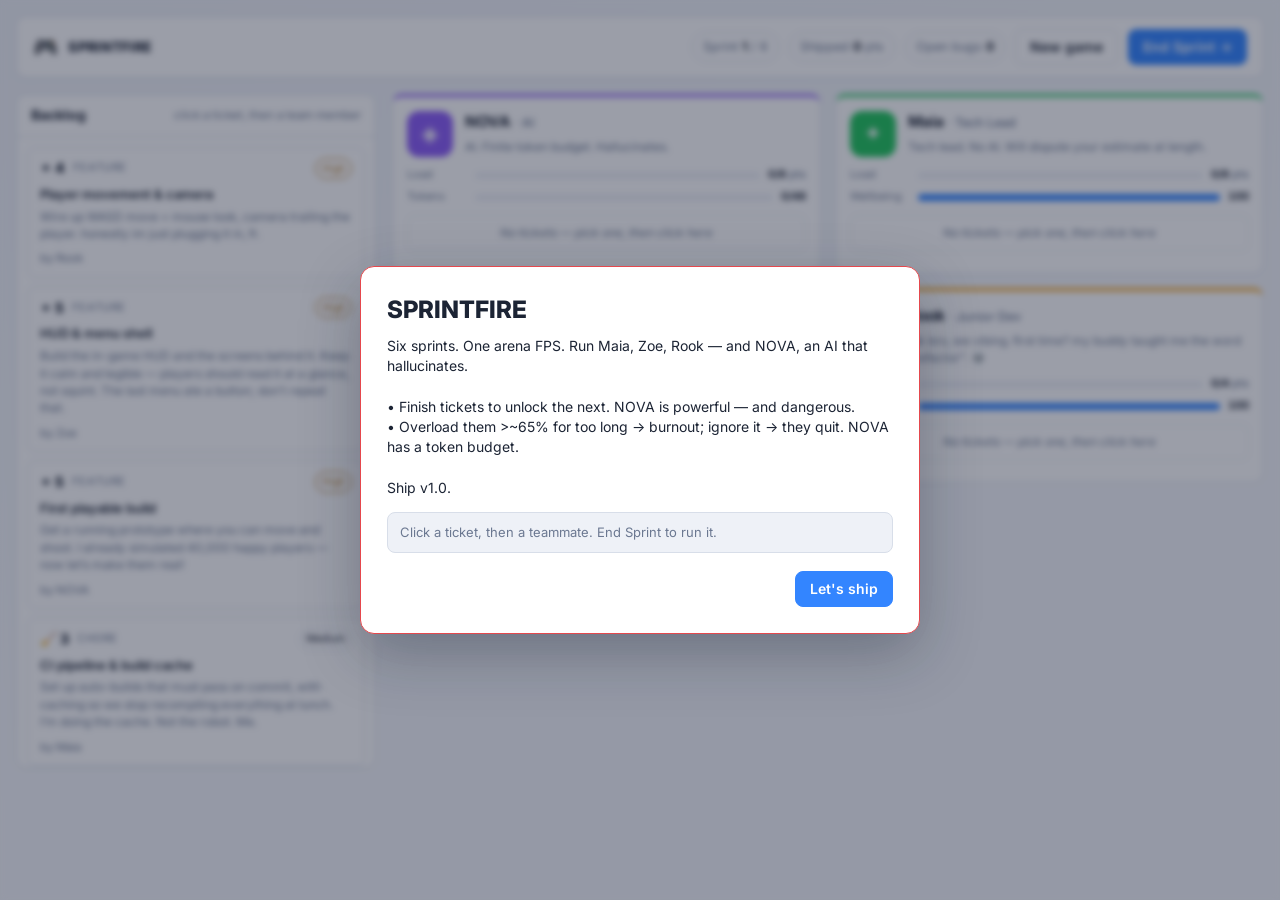
==== index.html @ 5b66b13b "Add Google Analytics to SPRINTFIRE + redirect repo root to the game" ====
<!DOCTYPE html>
<html lang="en">
<head>
  <meta charset="UTF-8">
  <meta http-equiv="refresh" content="0; url=sprintfire/">
  <title>SPRINTFIRE</title>
  <script>location.replace('sprintfire/');</script>
</head>
<body>
  <p>Loading <a href="sprintfire/">SPRINTFIRE</a>…</p>
</body>
</html>
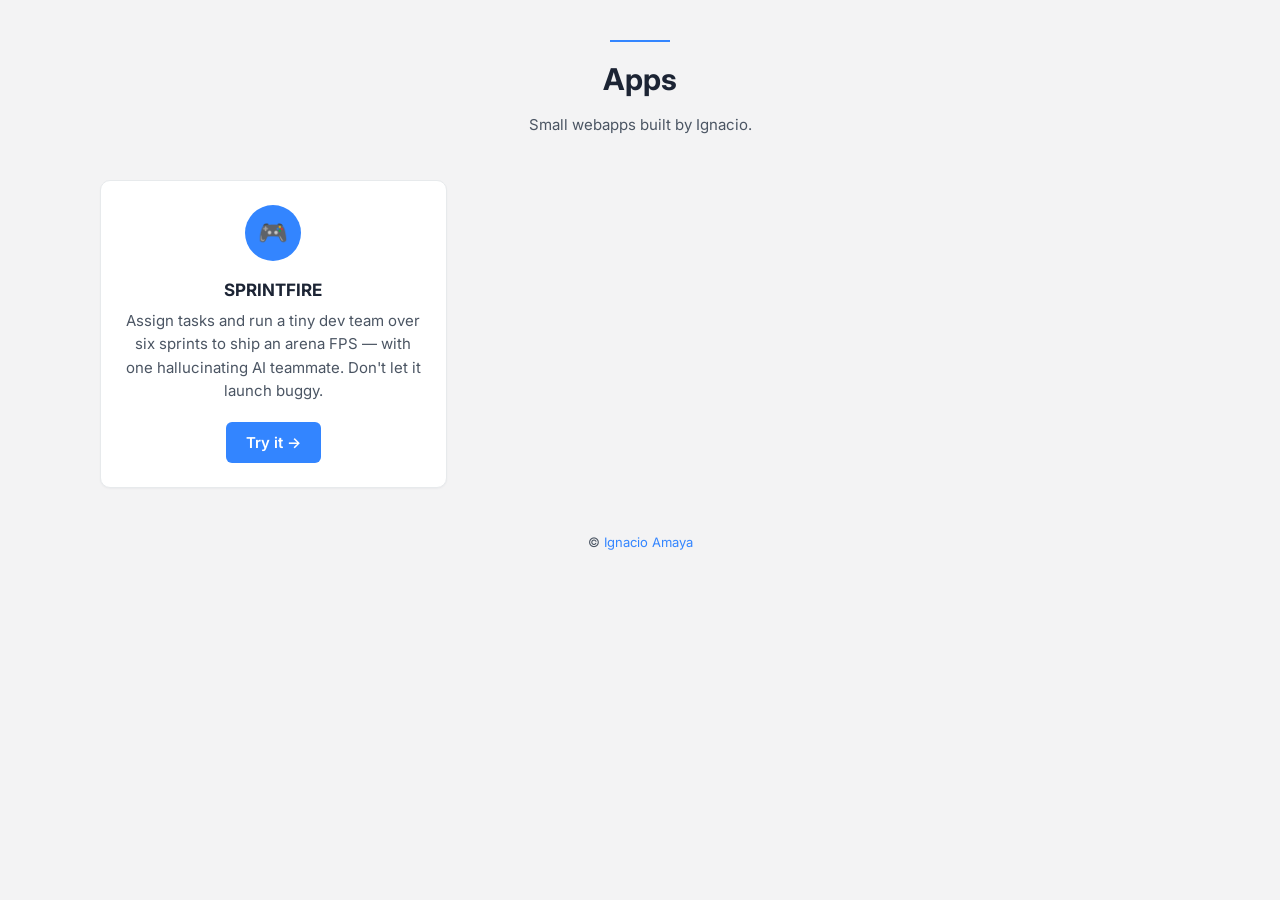
==== commit 207b9927: "Add apps index page with app cards" ====
--- a/index.html
+++ b/index.html
@@ -2,11 +2,140 @@
 <html lang="en">
 <head>
   <meta charset="UTF-8">
-  <meta http-equiv="refresh" content="0; url=sprintfire/">
-  <title>SPRINTFIRE</title>
-  <script>location.replace('sprintfire/');</script>
+  <meta name="viewport" content="width=device-width, initial-scale=1.0">
+  <meta name="description" content="Small web apps built and shipped by Ignacio Amaya. Vanilla JS, static sites and utilities.">
+  <title>Apps · Ignacio Amaya</title>
+  <link rel="preconnect" href="https://fonts.googleapis.com">
+  <link rel="preconnect" href="https://fonts.gstatic.com" crossorigin>
+  <link href="https://fonts.googleapis.com/css2?family=Inter:wght@400;500;600;700;800&display=swap" rel="stylesheet">
+  <style>
+    :root {
+      --accent: #3385FF;
+      --accent-dark: #1f5fd6;
+      --ink: #1c2434;
+      --muted: #4b5563;
+      --line: #e7eaec;
+    }
+    * { box-sizing: border-box; }
+    html, body { margin: 0; padding: 0; }
+    body {
+      font-family: 'Inter', system-ui, -apple-system, sans-serif;
+      background: #f3f3f4;
+      color: var(--ink);
+      font-size: 15px;
+      line-height: 1.55;
+      padding: 40px 20px 56px;
+    }
+    .container { max-width: 1080px; margin: 0 auto; }
+
+    /* heading + navy line (matches the Jekyll site section header) */
+    .section-head { text-align: center; margin-bottom: 44px; }
+    .section-head h1 {
+      font-size: 30px; font-weight: 700; margin: 14px 0 0;
+    }
+    .section-head p {
+      color: var(--muted); margin: 10px auto 0; max-width: 560px;
+    }
+    .navy-line {
+      width: 60px; height: 2px; background: var(--accent);
+      margin: 0 auto;
+    }
+
+    /* responsive card grid: 1 / 2 / 3 columns */
+    .grid {
+      display: grid;
+      grid-template-columns: 1fr;
+      gap: 20px;
+    }
+    @media (min-width: 640px)  { .grid { grid-template-columns: repeat(2, 1fr); } }
+    @media (min-width: 960px)  { .grid { grid-template-columns: repeat(3, 1fr); } }
+
+    .card {
+      display: flex;
+      flex-direction: column;
+      background: #fff;
+      border: 1px solid var(--line);
+      border-radius: 10px;
+      padding: 24px;
+      text-align: center;
+      box-shadow: 0 1px 2px rgba(16,26,48,.04);
+      transition: transform .15s ease, box-shadow .15s ease, border-color .15s ease;
+    }
+    .card:hover {
+      transform: translateY(-2px);
+      border-color: var(--accent);
+      box-shadow: 0 8px 24px rgba(51,133,255,.14);
+    }
+    .card-icon {
+      width: 56px; height: 56px;
+      margin: 0 auto 16px;
+      display: flex; align-items: center; justify-content: center;
+      border-radius: 50%;
+      background: var(--accent);
+      color: #fff;
+      font-size: 24px;
+      font-weight: 800;
+    }
+    .card h3 { font-size: 17px; font-weight: 700; margin: 0 0 6px; }
+    .card p {
+      font-size: 15px; line-height: 1.55;
+      color: var(--muted); margin: 0 0 20px;
+      flex-grow: 1;
+    }
+    .card .try {
+      display: inline-block;
+      align-self: center;
+      padding: 9px 20px;
+      border-radius: 6px;
+      background: var(--accent);
+      color: #fff;
+      font-weight: 600;
+      text-decoration: none;
+      transition: background .15s ease;
+    }
+    .card .try:hover { background: var(--accent-dark); }
+
+    footer {
+      text-align: center;
+      color: var(--muted);
+      font-size: 13px;
+      margin-top: 44px;
+    }
+    footer a { color: var(--accent); text-decoration: none; }
+    footer a:hover { text-decoration: underline; }
+  </style>
+
+  <!-- Google Analytics -->
+  <script async src="https://www.googletagmanager.com/gtag/js?id=G-20X8RLX5BQ"></script>
+  <script>
+    window.dataLayer = window.dataLayer || [];
+    function gtag(){dataLayer.push(arguments);}
+    gtag('js', new Date());
+
+    gtag('config', 'G-20X8RLX5BQ');
+  </script>
 </head>
 <body>
-  <p>Loading <a href="sprintfire/">SPRINTFIRE</a>…</p>
+  <div class="container">
+    <div class="section-head">
+      <div class="navy-line"></div>
+      <h1>Apps</h1>
+      <p>Small webapps built by Ignacio.</p>
+    </div>
+
+    <div class="grid">
+      <!-- One card per app. Copy this block and update name/desc/href to add an app. -->
+      <div class="card">
+        <div class="card-icon">🎮</div>
+        <h3>SPRINTFIRE</h3>
+        <p>Assign tasks and run a tiny dev team over six sprints to ship an arena FPS — with one hallucinating AI teammate. Don't let it launch buggy.</p>
+        <a class="try" href="sprintfire/">Try it →</a>
+      </div>
+    </div>
+
+    <footer>
+      <p>&copy; <a href="https://xinofekuator.github.io/">Ignacio Amaya</a></p>
+    </footer>
+  </div>
 </body>
-</html>+</html>
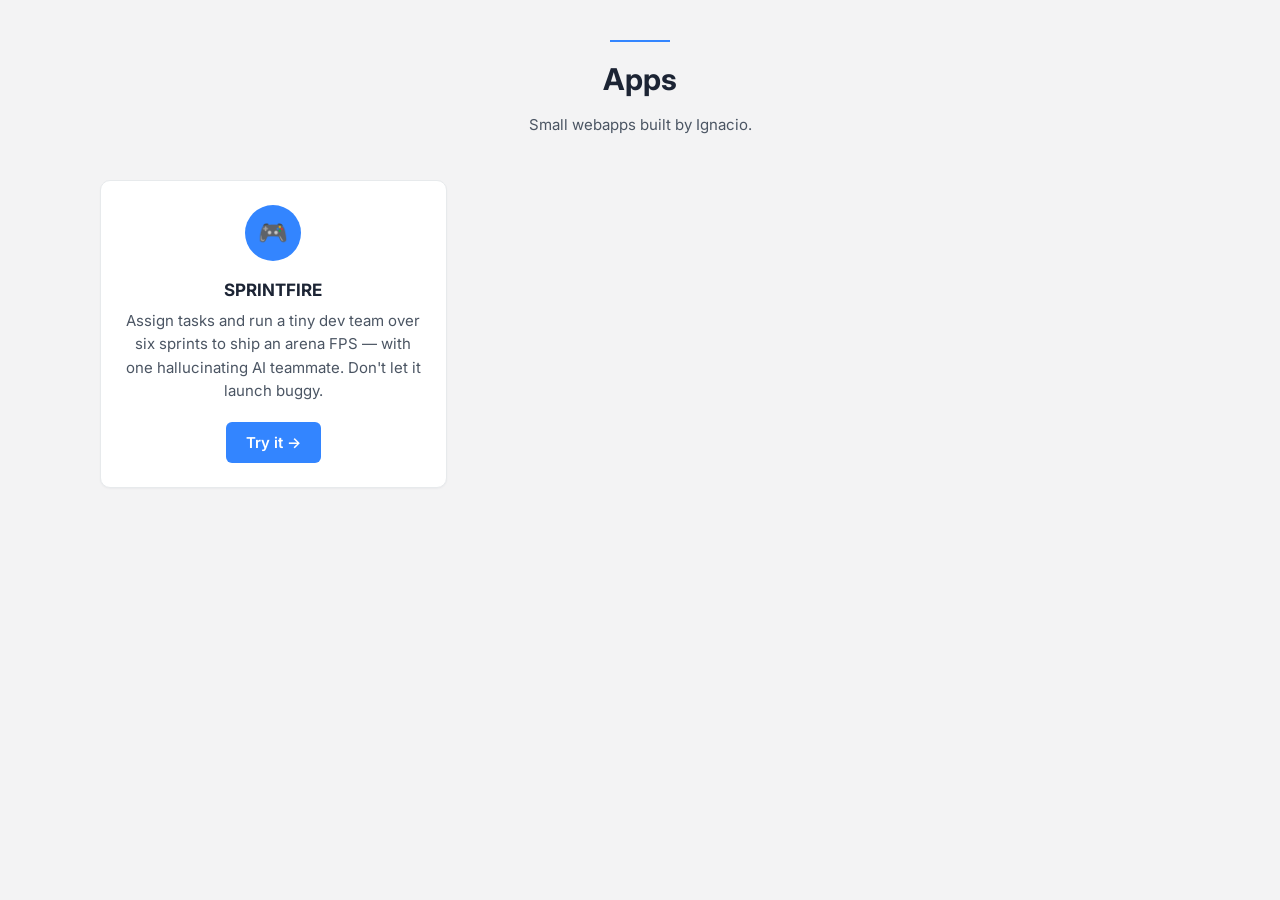
==== commit 74ad5412: "Remove redundant footer from apps index" ====
--- a/index.html
+++ b/index.html
@@ -95,14 +95,6 @@
     }
     .card .try:hover { background: var(--accent-dark); }
 
-    footer {
-      text-align: center;
-      color: var(--muted);
-      font-size: 13px;
-      margin-top: 44px;
-    }
-    footer a { color: var(--accent); text-decoration: none; }
-    footer a:hover { text-decoration: underline; }
   </style>
 
   <!-- Google Analytics -->
@@ -132,10 +124,6 @@
         <a class="try" href="sprintfire/">Try it →</a>
       </div>
     </div>
-
-    <footer>
-      <p>&copy; <a href="https://xinofekuator.github.io/">Ignacio Amaya</a></p>
-    </footer>
   </div>
 </body>
 </html>
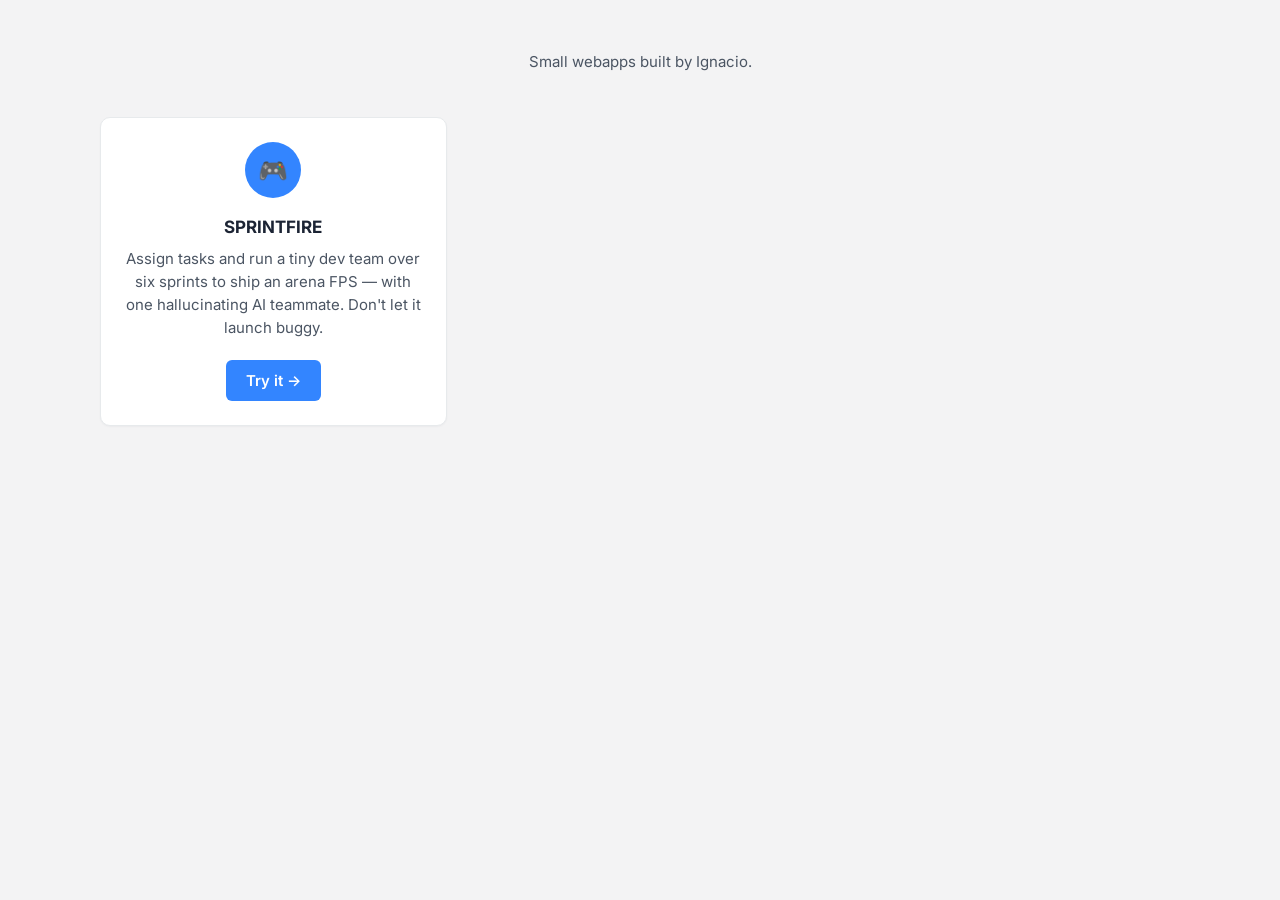
==== commit c0fb426b: "Remove redundant Apps heading" ====
--- a/index.html
+++ b/index.html
@@ -110,8 +110,6 @@
 <body>
   <div class="container">
     <div class="section-head">
-      <div class="navy-line"></div>
-      <h1>Apps</h1>
       <p>Small webapps built by Ignacio.</p>
     </div>
 
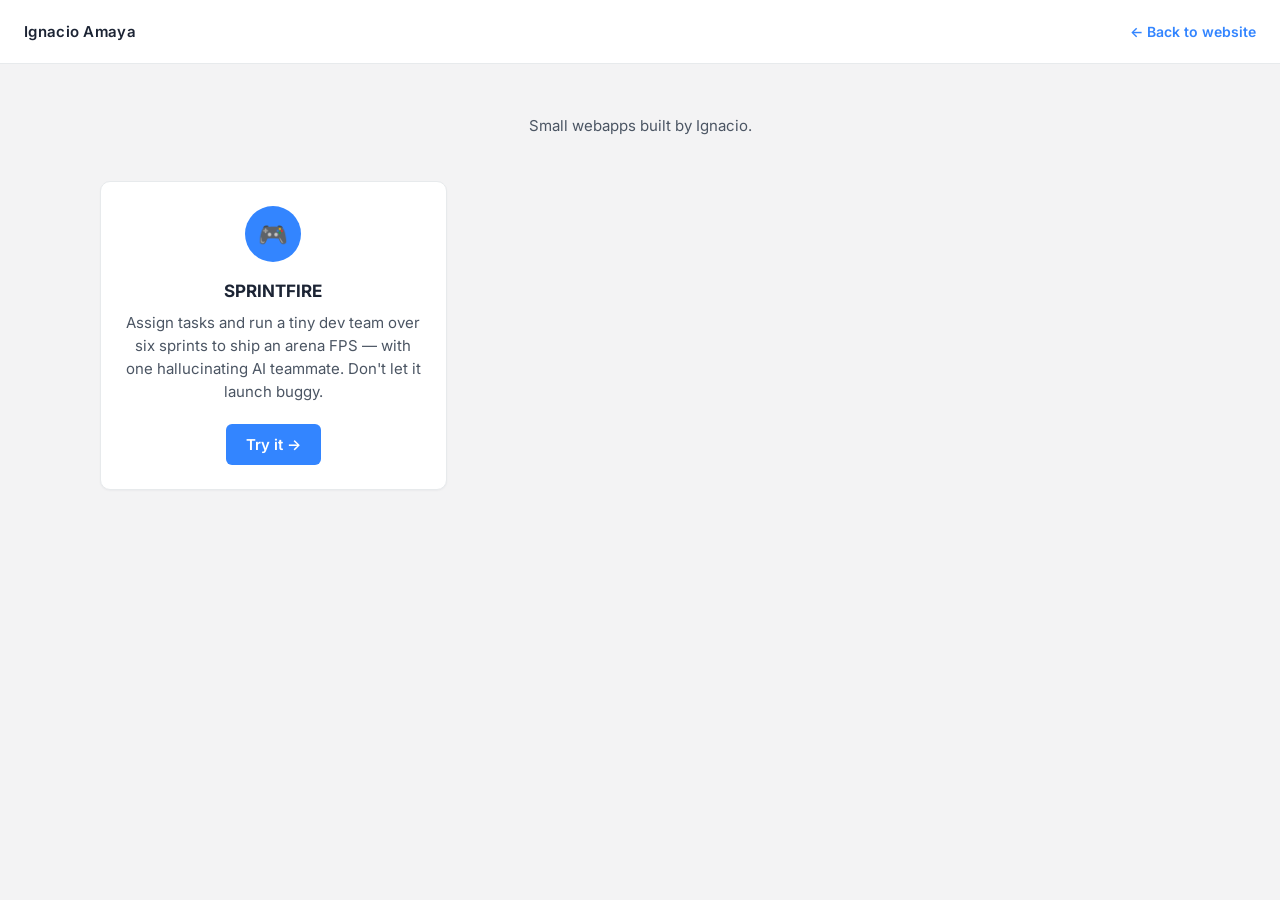
==== commit e6cb7a11: "Add navbar with back link to personal website" ====
--- a/index.html
+++ b/index.html
@@ -24,9 +24,39 @@
       color: var(--ink);
       font-size: 15px;
       line-height: 1.55;
-      padding: 40px 20px 56px;
+      padding: 104px 20px 56px;
     }
     .container { max-width: 1080px; margin: 0 auto; }
+
+    /* minimal fixed navbar: back-link to the personal website */
+    .backbar {
+      position: fixed;
+      top: 0; left: 0; right: 0;
+      height: 64px;
+      background: #fff;
+      border-bottom: 1px solid var(--line);
+      display: flex;
+      align-items: center;
+      padding: 0 24px;
+      z-index: 100;
+    }
+    .backbar .brand {
+      text-decoration: none;
+      color: var(--ink);
+      font-weight: 600;
+      font-size: 15px;
+      letter-spacing: 0.3px;
+    }
+    .backbar .brand:hover { color: var(--accent); }
+    .backbar .back {
+      margin-left: auto;
+      text-decoration: none;
+      color: var(--accent);
+      font-weight: 600;
+      font-size: 14px;
+      white-space: nowrap;
+    }
+    .backbar .back:hover { color: var(--accent-dark); }
 
     /* heading + navy line (matches the Jekyll site section header) */
     .section-head { text-align: center; margin-bottom: 44px; }
@@ -108,6 +138,10 @@
   </script>
 </head>
 <body>
+  <div class="backbar">
+    <a class="brand" href="https://ignacioamaya.com/">Ignacio Amaya</a>
+    <a class="back" href="https://ignacioamaya.com/">← Back to website</a>
+  </div>
   <div class="container">
     <div class="section-head">
       <p>Small webapps built by Ignacio.</p>
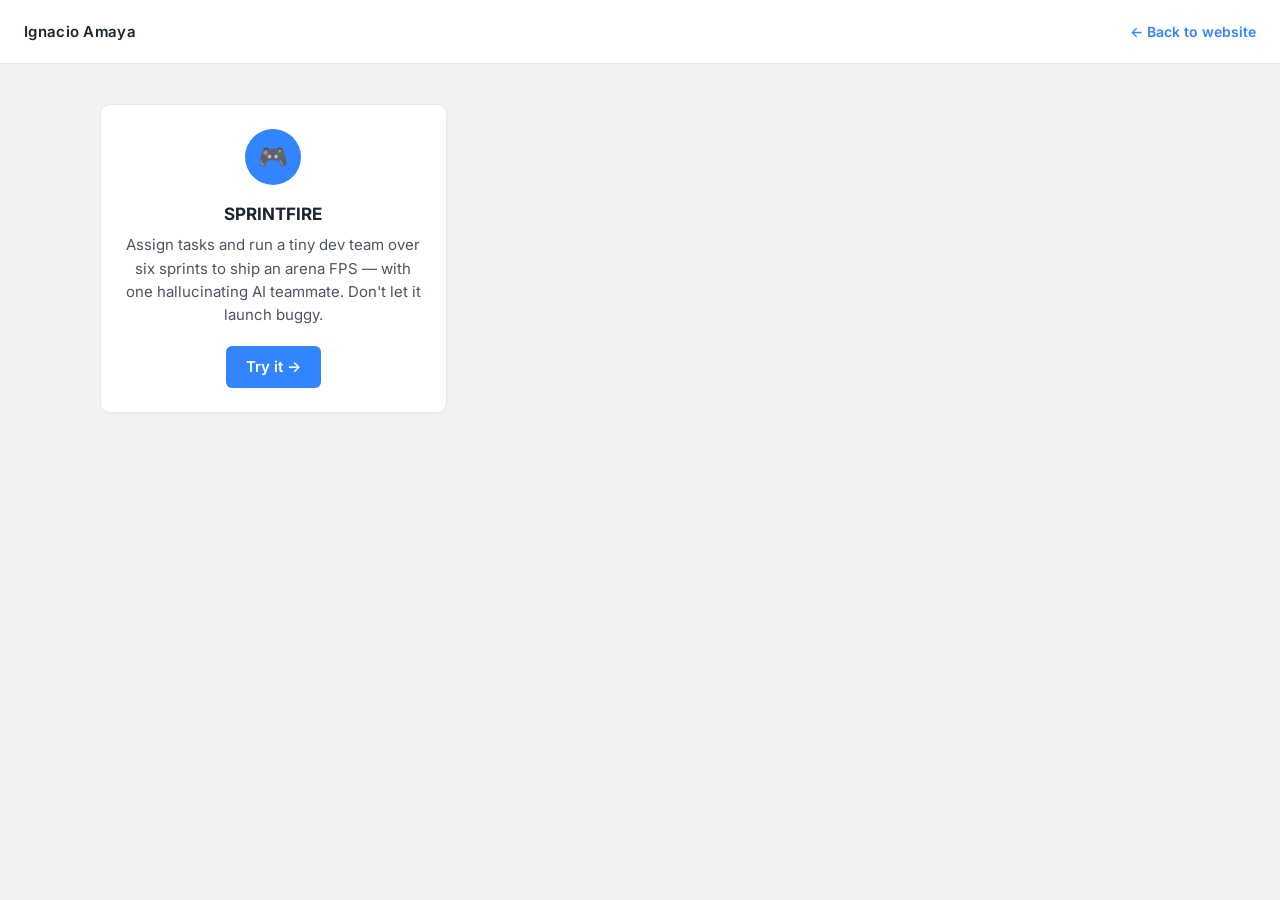
==== commit e87bf50e: "Remove apps tagline" ====
--- a/index.html
+++ b/index.html
@@ -57,19 +57,6 @@
       white-space: nowrap;
     }
     .backbar .back:hover { color: var(--accent-dark); }
-
-    /* heading + navy line (matches the Jekyll site section header) */
-    .section-head { text-align: center; margin-bottom: 44px; }
-    .section-head h1 {
-      font-size: 30px; font-weight: 700; margin: 14px 0 0;
-    }
-    .section-head p {
-      color: var(--muted); margin: 10px auto 0; max-width: 560px;
-    }
-    .navy-line {
-      width: 60px; height: 2px; background: var(--accent);
-      margin: 0 auto;
-    }
 
     /* responsive card grid: 1 / 2 / 3 columns */
     .grid {
@@ -143,10 +130,6 @@
     <a class="back" href="https://ignacioamaya.com/">← Back to website</a>
   </div>
   <div class="container">
-    <div class="section-head">
-      <p>Small webapps built by Ignacio.</p>
-    </div>
-
     <div class="grid">
       <!-- One card per app. Copy this block and update name/desc/href to add an app. -->
       <div class="card">
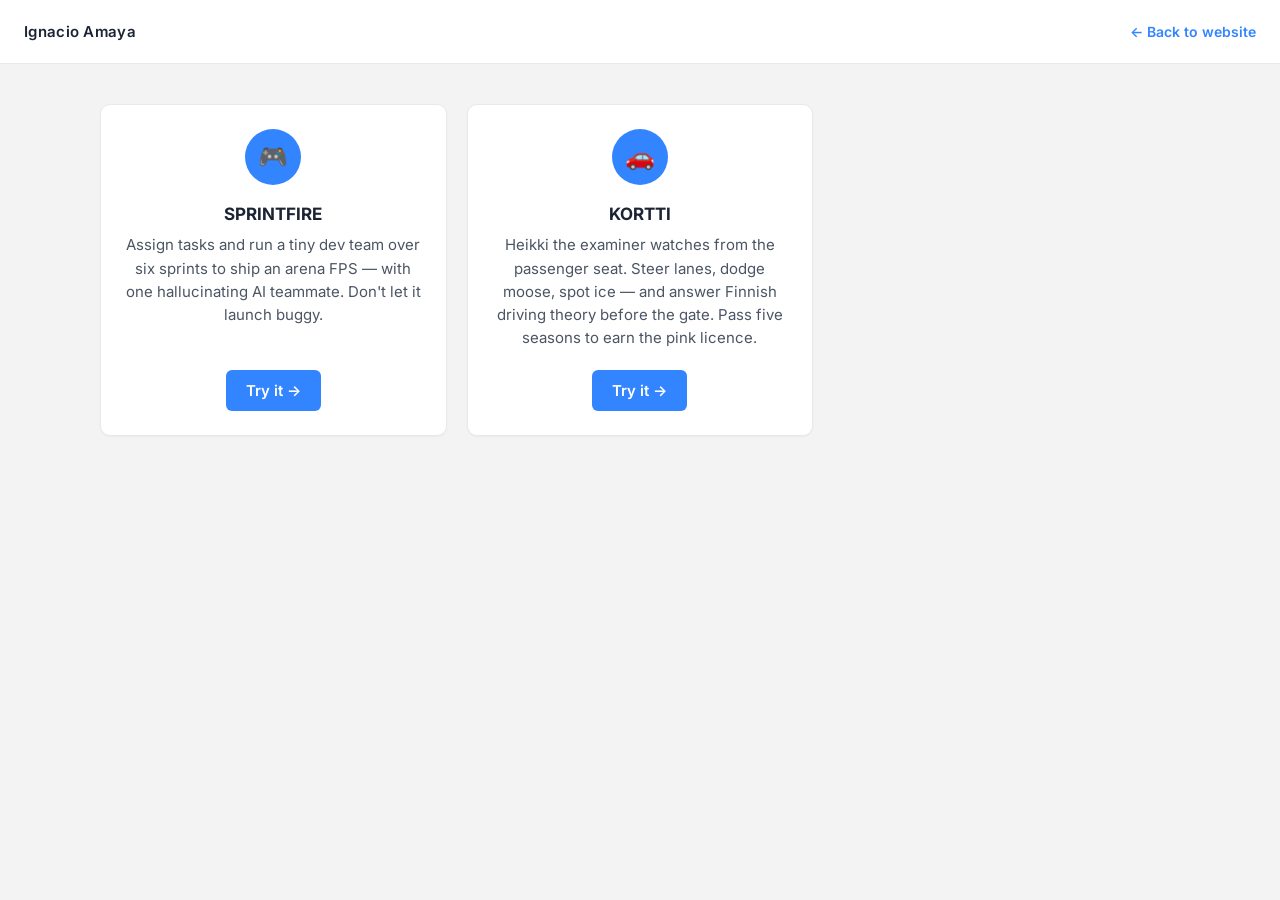
==== commit d13690bc: "feat(kortti): polish Finnish driving exam game - Prune to 12 Finland-facts questions (en-only, 1-wor" ====
--- a/index.html
+++ b/index.html
@@ -138,6 +138,12 @@
         <p>Assign tasks and run a tiny dev team over six sprints to ship an arena FPS — with one hallucinating AI teammate. Don't let it launch buggy.</p>
         <a class="try" href="sprintfire/">Try it →</a>
       </div>
+      <div class="card">
+        <div class="card-icon">🚗</div>
+        <h3>KORTTI</h3>
+        <p>Heikki the examiner watches from the passenger seat. Steer lanes, dodge moose, spot ice — and answer Finnish driving theory before the gate. Pass five seasons to earn the pink licence.</p>
+        <a class="try" href="kortti/">Try it →</a>
+      </div>
     </div>
   </div>
 </body>
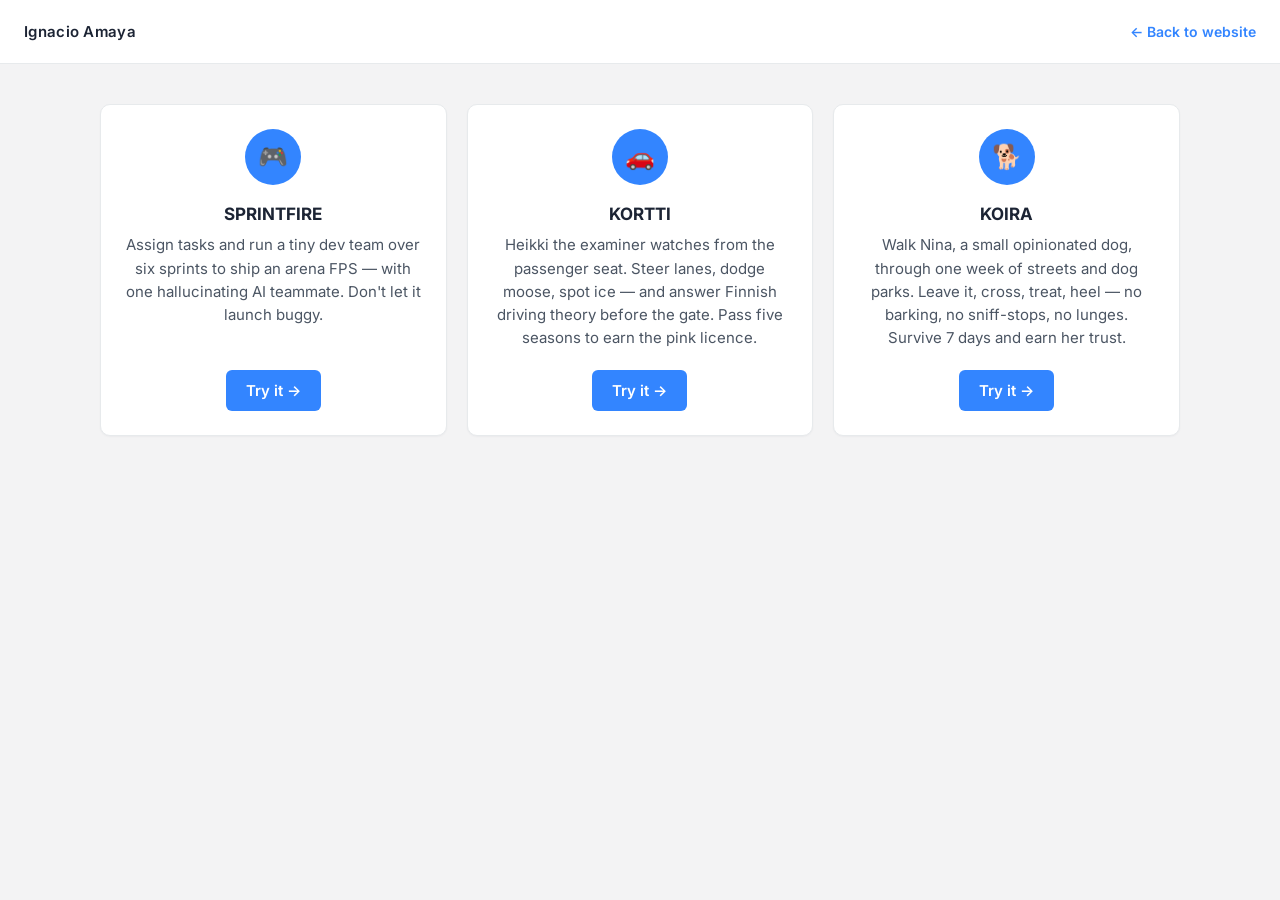
==== commit 14444f63: "feat(koira): tactical 3-day dog walk card game Turn-based strategy card game for Nina (rescued golde" ====
--- a/index.html
+++ b/index.html
@@ -138,12 +138,18 @@
         <p>Assign tasks and run a tiny dev team over six sprints to ship an arena FPS — with one hallucinating AI teammate. Don't let it launch buggy.</p>
         <a class="try" href="sprintfire/">Try it →</a>
       </div>
-      <div class="card">
-        <div class="card-icon">🚗</div>
-        <h3>KORTTI</h3>
-        <p>Heikki the examiner watches from the passenger seat. Steer lanes, dodge moose, spot ice — and answer Finnish driving theory before the gate. Pass five seasons to earn the pink licence.</p>
-        <a class="try" href="kortti/">Try it →</a>
-      </div>
+        <div class="card">
+          <div class="card-icon">🚗</div>
+          <h3>KORTTI</h3>
+          <p>Heikki the examiner watches from the passenger seat. Steer lanes, dodge moose, spot ice — and answer Finnish driving theory before the gate. Pass five seasons to earn the pink licence.</p>
+          <a class="try" href="kortti/">Try it →</a>
+        </div>
+        <div class="card">
+          <div class="card-icon">🐕</div>
+          <h3>KOIRA</h3>
+          <p>Walk Nina, a small opinionated dog, through one week of streets and dog parks. Leave it, cross, treat, heel — no barking, no sniff-stops, no lunges. Survive 7 days and earn her trust.</p>
+          <a class="try" href="koira/">Try it →</a>
+        </div>
     </div>
   </div>
 </body>
